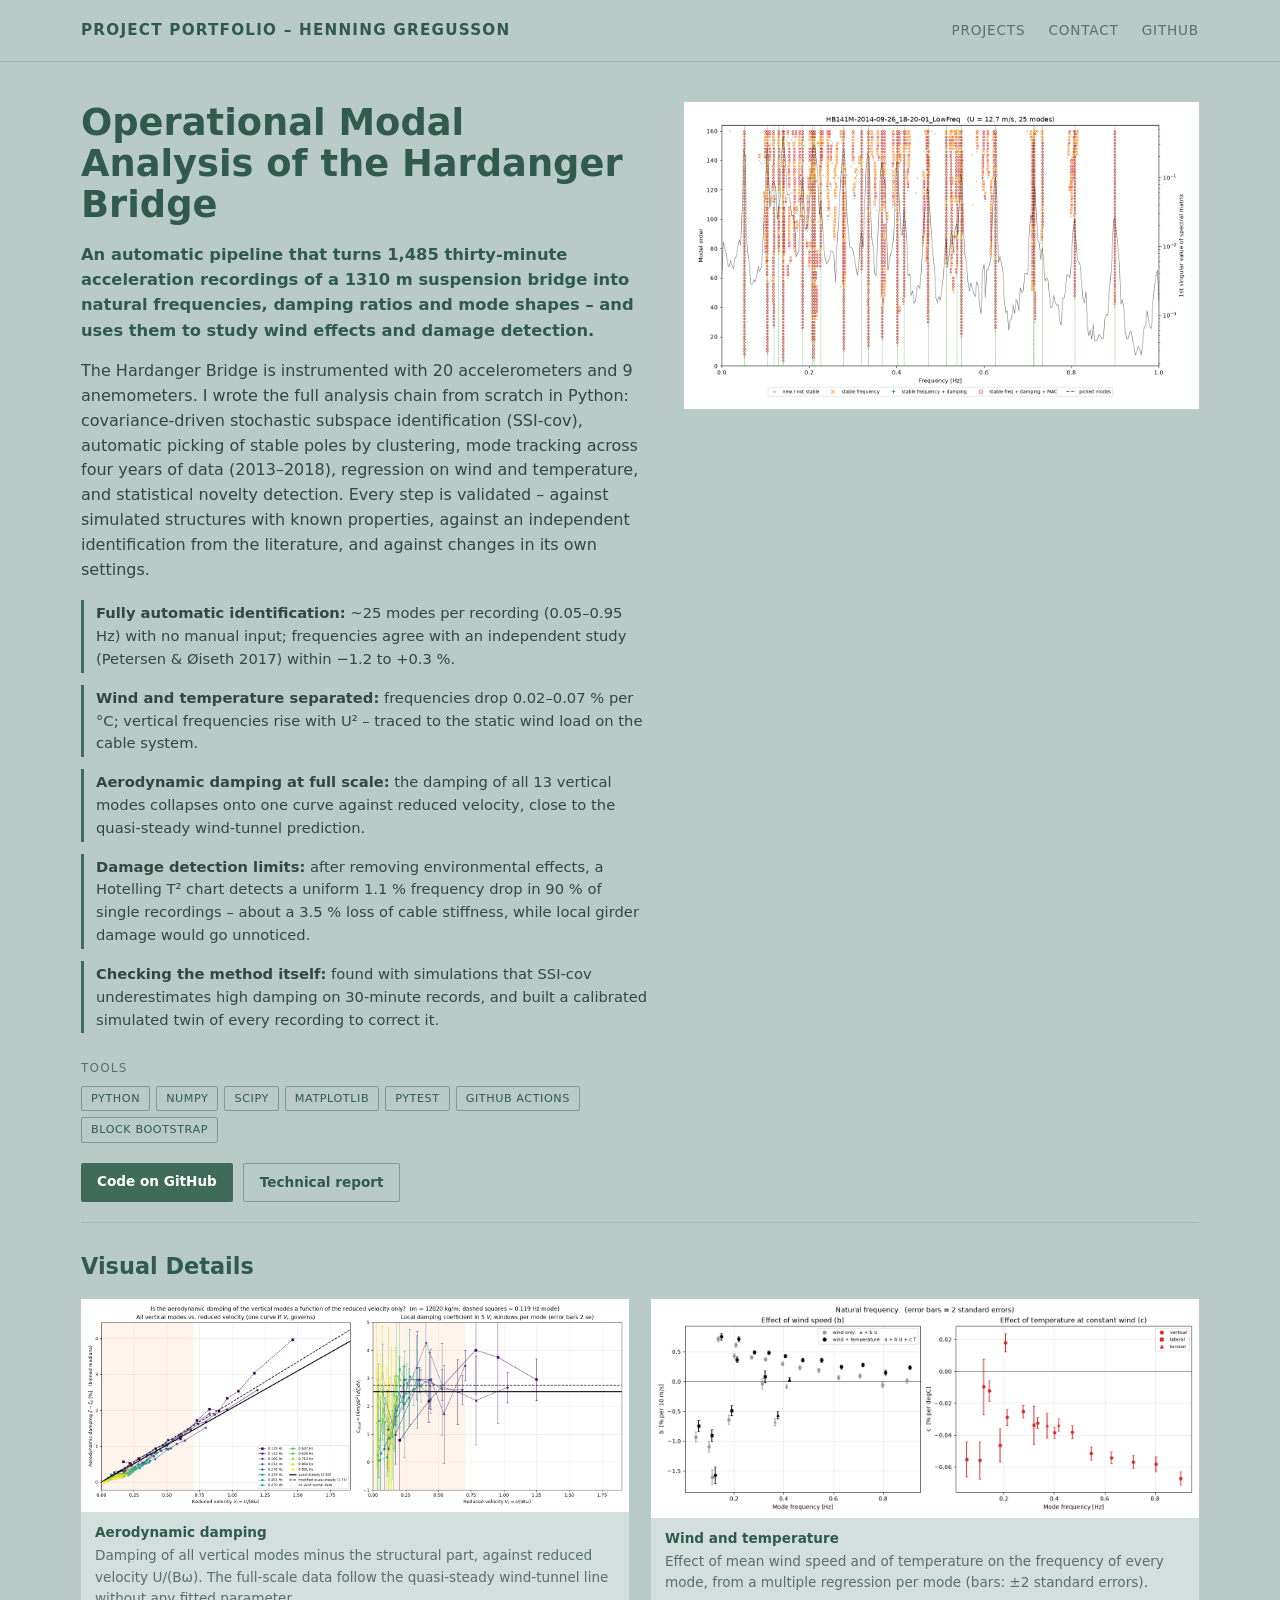
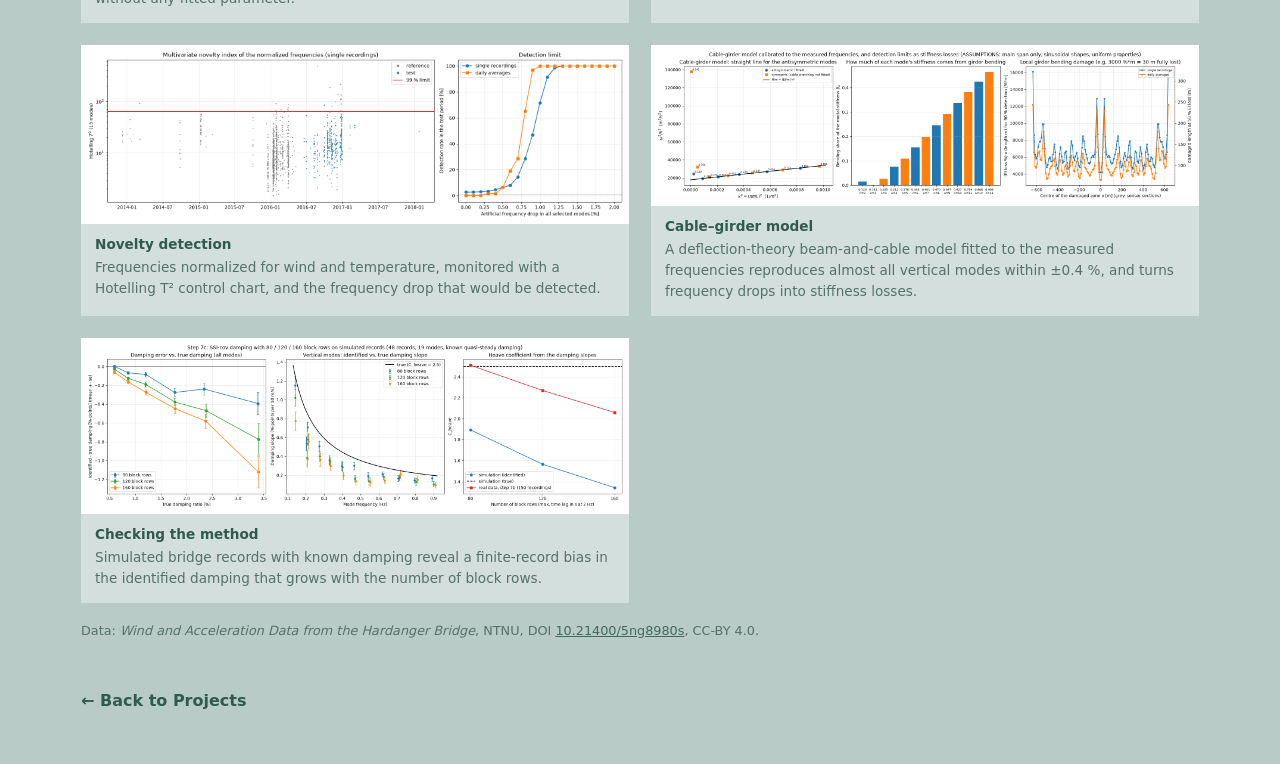
==== projects/hardanger-oma/index.html @ f2a45534 "Portfolio site with project cards and Hardanger Bridge OMA project page Co-Authored-By: Claude Opus " ====
<!doctype html>
<html lang="en">
<head>
  <meta charset="UTF-8">
  <meta name="viewport" content="width=device-width, initial-scale=1.0">
  <title>Hardanger Bridge OMA – Henning Gregusson</title>
  <meta name="description" content="Automatic operational modal analysis of the Hardanger Bridge from 1,485 full-scale recordings.">
  <link rel="stylesheet" href="../../assets/css/main.css">
</head>
<body>
  <header class="site-header">
    <div class="container">
      <h1 class="site-title"><a href="../../">Project Portfolio – Henning Gregusson</a></h1>
      <nav class="site-nav">
        <a href="../../#projects">Projects</a>
        <a href="../../#contact">Contact</a>
        <a href="https://github.com/hennindg">GitHub</a>
      </nav>
    </div>
  </header>

  <main>
    <div class="container">
      <section class="project-hero">
        <div>
          <h1>Operational Modal Analysis of the Hardanger Bridge</h1>
          <p class="lead">An automatic pipeline that turns 1,485 thirty-minute acceleration recordings of a
            1310 m suspension bridge into natural frequencies, damping ratios and mode shapes – and uses them to
            study wind effects and damage detection.</p>
          <p>The Hardanger Bridge is instrumented with 20 accelerometers and 9 anemometers. I wrote the full
            analysis chain from scratch in Python: covariance-driven stochastic subspace identification (SSI-cov),
            automatic picking of stable poles by clustering, mode tracking across four years of data (2013–2018), regression
            on wind and temperature, and statistical novelty detection. Every step is validated – against
            simulated structures with known properties, against an independent identification from the literature,
            and against changes in its own settings.</p>

          <ul class="highlights">
            <li><strong>Fully automatic identification:</strong> ~25 modes per recording (0.05–0.95 Hz) with no manual
              input; frequencies agree with an independent study (Petersen &amp; Øiseth 2017) within −1.2 to +0.3 %.</li>
            <li><strong>Wind and temperature separated:</strong> frequencies drop 0.02–0.07 % per °C; vertical
              frequencies rise with U² – traced to the static wind load on the cable system.</li>
            <li><strong>Aerodynamic damping at full scale:</strong> the damping of all 13 vertical modes collapses onto
              one curve against reduced velocity, close to the quasi-steady wind-tunnel prediction.</li>
            <li><strong>Damage detection limits:</strong> after removing environmental effects, a Hotelling T² chart
              detects a uniform 1.1 % frequency drop in 90 % of single recordings – about a 3.5 % loss of cable
              stiffness, while local girder damage would go unnoticed.</li>
            <li><strong>Checking the method itself:</strong> found with simulations that SSI-cov underestimates high
              damping on 30-minute records, and built a calibrated simulated twin of every recording to correct it.</li>
          </ul>

          <p class="section-label">Tools</p>
          <div class="tools-list">
            <span class="tool-tag">Python</span>
            <span class="tool-tag">NumPy</span>
            <span class="tool-tag">SciPy</span>
            <span class="tool-tag">Matplotlib</span>
            <span class="tool-tag">pytest</span>
            <span class="tool-tag">GitHub Actions</span>
            <span class="tool-tag">Block bootstrap</span>
          </div>

          <div class="button-row">
            <a class="button" href="https://github.com/hennindg/hardanger-oma">Code on GitHub</a>
            <a class="button secondary" href="https://github.com/hennindg/hardanger-oma/blob/main/docs/report.md">Technical report</a>
          </div>
        </div>

        <div>
          <img src="../../assets/images/hardanger-oma/stabilization_diagram.png"
               alt="Stabilization diagram: model order against frequency, with the automatically picked modes">
        </div>
      </section>

      <section class="details">
        <h2>Visual Details</h2>
        <div class="figure-grid">
          <figure>
            <img src="../../assets/images/hardanger-oma/reduced_velocity_test.png" alt="Aerodynamic damping against reduced velocity">
            <figcaption><strong>Aerodynamic damping</strong>Damping of all vertical modes minus the structural part,
              against reduced velocity U/(Bω). The full-scale data follow the quasi-steady wind-tunnel line without any fitted parameter.</figcaption>
          </figure>
          <figure>
            <img src="../../assets/images/hardanger-oma/regression_frequency.png" alt="Frequency against wind speed and temperature">
            <figcaption><strong>Wind and temperature</strong>Effect of mean wind speed and of temperature on the
              frequency of every mode, from a multiple regression per mode (bars: ±2 standard errors).</figcaption>
          </figure>
          <figure>
            <img src="../../assets/images/hardanger-oma/novelty_detection.png" alt="Hotelling T-squared control chart">
            <figcaption><strong>Novelty detection</strong>Frequencies normalized for wind and temperature, monitored
              with a Hotelling T² control chart, and the frequency drop that would be detected.</figcaption>
          </figure>
          <figure>
            <img src="../../assets/images/hardanger-oma/cable_girder_model.png" alt="Cable–girder model fit">
            <figcaption><strong>Cable–girder model</strong>A deflection-theory beam-and-cable model fitted to the
              measured frequencies reproduces almost all vertical modes within ±0.4 %, and turns frequency drops into stiffness losses.</figcaption>
          </figure>
          <figure>
            <img src="../../assets/images/hardanger-oma/block_rows_simulation.png" alt="Damping bias of SSI-cov in simulation">
            <figcaption><strong>Checking the method</strong>Simulated bridge records with known damping reveal a
              finite-record bias in the identified damping that grows with the number of block rows.</figcaption>
          </figure>
        </div>
        <p style="font-size:0.8rem;color:var(--muted);margin-top:18px">Data: <em>Wind and Acceleration Data from the Hardanger Bridge</em>, NTNU,
          DOI <a href="https://doi.org/10.21400/5ng8980s">10.21400/5ng8980s</a>, CC-BY 4.0.</p>
      </section>

      <a class="back-link" href="../../">← Back to Projects</a>
    </div>
  </main>
</body>
</html>
---- assets/css/main.css ----
/* Portfolio style: muted sage background, white cards, dark green headings.
   Change the colours here; every page uses these variables. */
:root {
  --background: #b9cbc7;
  --header-line: #a3b8b3;
  --card: #d3dfdc;
  --card-hover: #dce6e3;
  --heading: #2f5a4c;
  --text: #33463f;
  --muted: #56706a;
  --tag-border: #7f9a93;
  --accent: #3f6b5b;
  --max-width: 1150px;
}

* { box-sizing: border-box; }

body {
  margin: 0;
  background: var(--background);
  color: var(--text);
  font-family: "Inter", "Segoe UI", system-ui, -apple-system, sans-serif;
  line-height: 1.55;
}

a { color: var(--accent); }

.container {
  max-width: var(--max-width);
  margin: 0 auto;
  padding: 0 16px;
}

/* ---------- Header ---------- */
.site-header {
  border-bottom: 1px solid var(--header-line);
  padding: 18px 0;
}
.site-header .container {
  display: flex;
  justify-content: space-between;
  align-items: center;
  flex-wrap: wrap;
  gap: 8px;
}
.site-title {
  margin: 0;
  font-size: 0.95rem;
  letter-spacing: 0.08em;
  text-transform: uppercase;
}
.site-title a { color: var(--heading); text-decoration: none; }
.site-nav a {
  margin-left: 18px;
  font-size: 0.85rem;
  color: var(--muted);
  text-decoration: none;
  text-transform: uppercase;
  letter-spacing: 0.06em;
}
.site-nav a:hover { color: var(--heading); }

/* ---------- Intro ---------- */
.intro { padding: 40px 0 8px; max-width: 760px; }
.intro h1 { color: var(--heading); font-size: 2.2rem; margin: 0 0 8px; line-height: 1.15; }
.intro p { margin: 0 0 10px; font-size: 1.05rem; }

/* ---------- Category filter buttons ---------- */
.category-filters { display: flex; flex-wrap: wrap; gap: 8px; margin: 28px 0 22px; }
.category-btn {
  background: transparent;
  border: 1px solid var(--tag-border);
  color: var(--heading);
  padding: 5px 12px;
  font-size: 0.75rem;
  font-weight: 600;
  letter-spacing: 0.06em;
  text-transform: uppercase;
  cursor: pointer;
  border-radius: 2px;
}
.category-btn:hover { background: var(--card); }
.category-btn.active { background: var(--accent); border-color: var(--accent); color: white; }

/* ---------- Project cards ---------- */
.projects-grid {
  display: grid;
  grid-template-columns: repeat(auto-fill, minmax(320px, 1fr));
  gap: 22px;
  padding-bottom: 40px;
}
.project-card { background: var(--card); transition: background 0.15s, transform 0.15s; }
.project-card:hover { background: var(--card-hover); transform: translateY(-2px); }
.project-card.hidden { display: none; }
.card-link { color: inherit; text-decoration: none; display: block; height: 100%; }
.card-image { background: white; aspect-ratio: 16 / 9; display: flex; align-items: center; justify-content: center; overflow: hidden; }
.card-image img { width: 100%; height: 100%; object-fit: contain; }
.card-content { padding: 14px 16px 16px; }
.card-title { color: var(--heading); font-size: 1.05rem; margin: 0 0 6px; }
.card-description { font-size: 0.85rem; color: var(--muted); margin: 0 0 12px; }
.card-tools, .tools-list { display: flex; flex-wrap: wrap; gap: 6px; }
.tool-tag {
  border: 1px solid var(--tag-border);
  padding: 3px 9px;
  font-size: 0.7rem;
  letter-spacing: 0.05em;
  text-transform: uppercase;
  color: var(--heading);
  border-radius: 2px;
}
.card-placeholder .card-image { background: var(--header-line); color: var(--muted); font-size: 0.85rem; letter-spacing: 0.08em; text-transform: uppercase; }

/* ---------- Project page ---------- */
.project-hero {
  display: grid;
  grid-template-columns: 1.1fr 1fr;
  gap: 36px;
  padding: 40px 0 20px;
  align-items: start;
}
.project-hero h1 { color: var(--heading); font-size: 2.3rem; line-height: 1.12; margin: 0 0 14px; }
.lead { font-weight: 600; color: var(--heading); font-size: 1.02rem; }
.project-hero img { width: 100%; background: white; padding: 8px; }
.highlights { list-style: none; padding: 0; margin: 18px 0; }
.highlights li { border-left: 3px solid var(--accent); padding: 2px 0 2px 12px; margin-bottom: 12px; font-size: 0.92rem; }
.section-label { font-size: 0.75rem; letter-spacing: 0.1em; text-transform: uppercase; color: var(--muted); margin: 26px 0 8px; }
.button-row { display: flex; flex-wrap: wrap; gap: 10px; margin-top: 20px; }
.button {
  background: var(--accent);
  color: white;
  padding: 8px 16px;
  text-decoration: none;
  font-size: 0.85rem;
  font-weight: 600;
  border-radius: 2px;
}
.button.secondary { background: transparent; color: var(--heading); border: 1px solid var(--tag-border); }

.details { border-top: 1px solid var(--header-line); padding: 26px 0 10px; }
.details h2 { color: var(--heading); font-size: 1.4rem; margin: 0 0 16px; }
.figure-grid { display: grid; grid-template-columns: repeat(auto-fill, minmax(420px, 1fr)); gap: 22px; }
.figure-grid figure { margin: 0; background: var(--card); }
.figure-grid img { width: 100%; display: block; background: white; padding: 6px; }
.figure-grid figcaption { padding: 10px 14px 14px; font-size: 0.85rem; color: var(--muted); }
.figure-grid figcaption strong { color: var(--heading); display: block; margin-bottom: 2px; }

.back-link { display: inline-block; margin: 26px 0 50px; color: var(--heading); font-weight: 600; text-decoration: none; }

/* ---------- Contact / footer ---------- */
.contact { border-top: 1px solid var(--header-line); padding: 26px 0 50px; }
.contact h2 { color: var(--heading); font-size: 1.3rem; margin: 0 0 8px; }

/* ---------- Phones ---------- */
@media (max-width: 760px) {
  .project-hero { grid-template-columns: 1fr; }
  .project-hero h1, .intro h1 { font-size: 1.8rem; }
  .figure-grid { grid-template-columns: 1fr; }
  .projects-grid { grid-template-columns: 1fr; }
  .site-nav a { margin: 0 14px 0 0; }
}
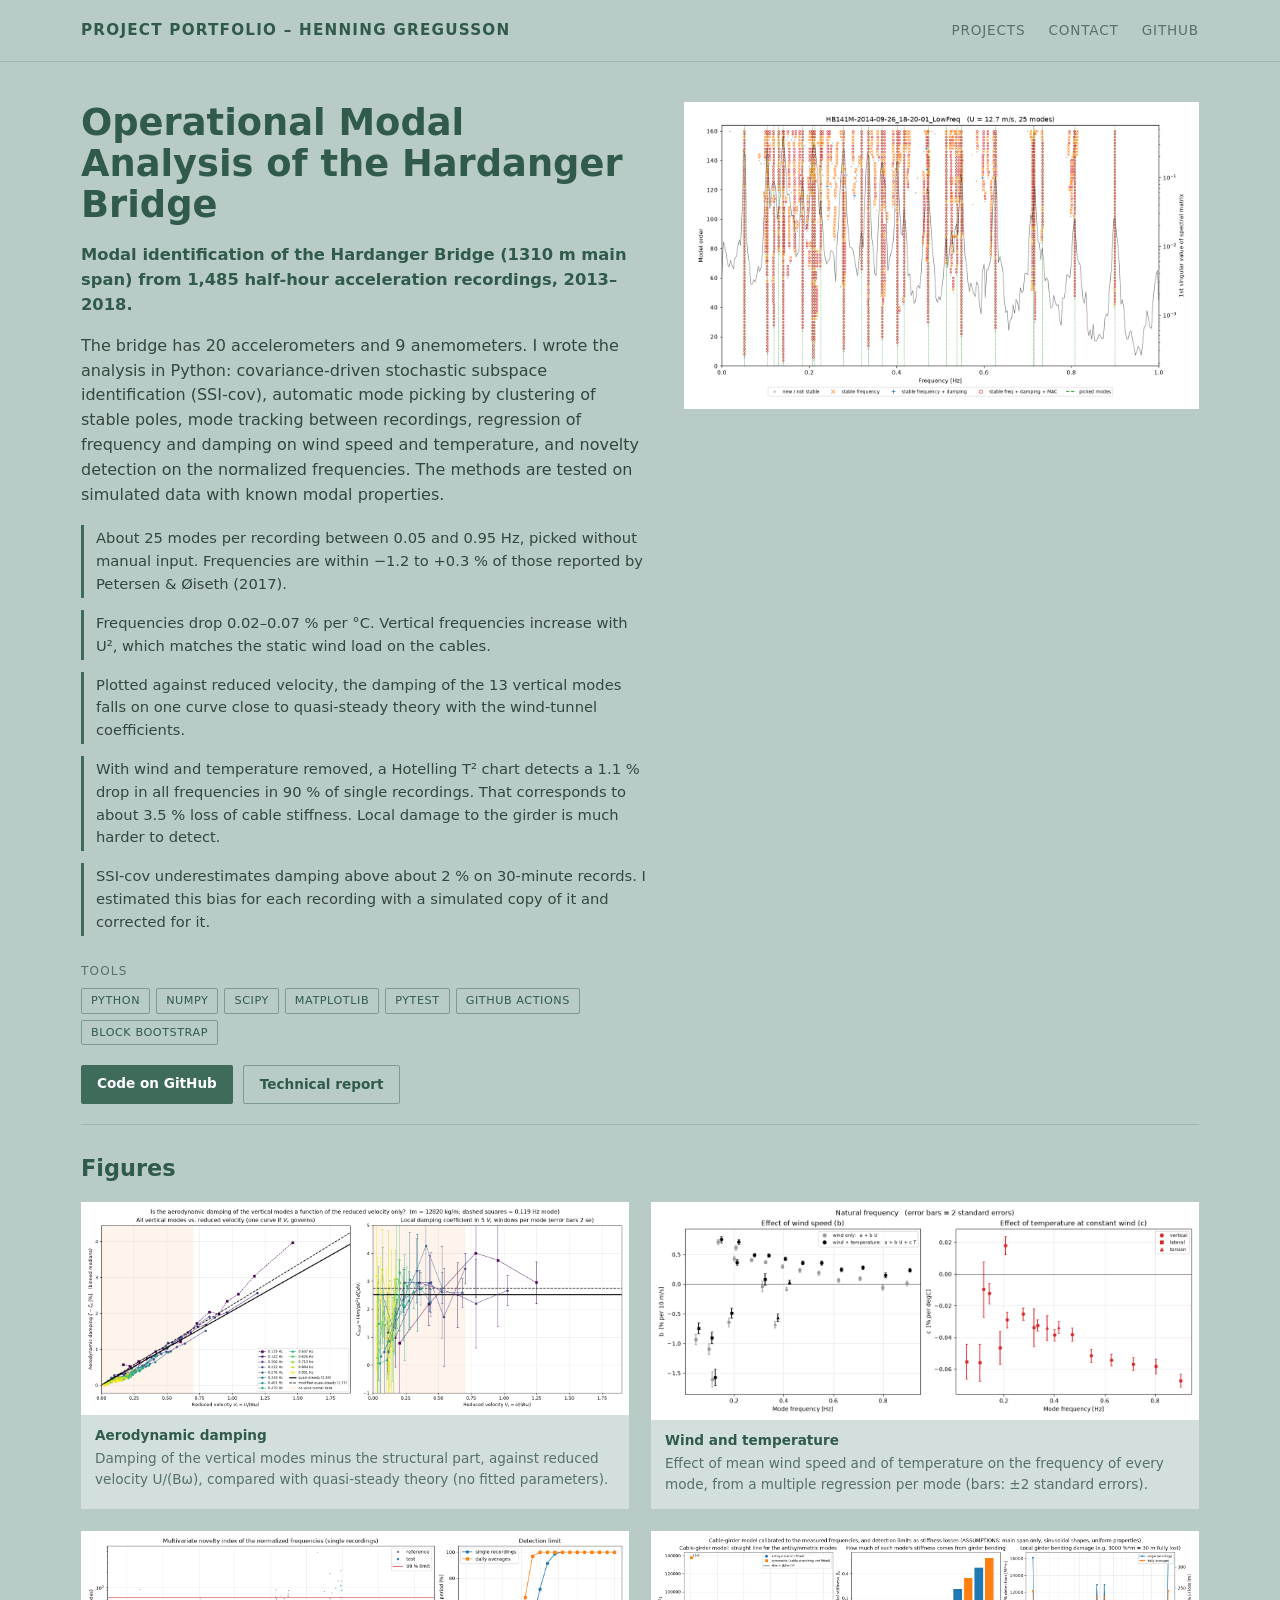
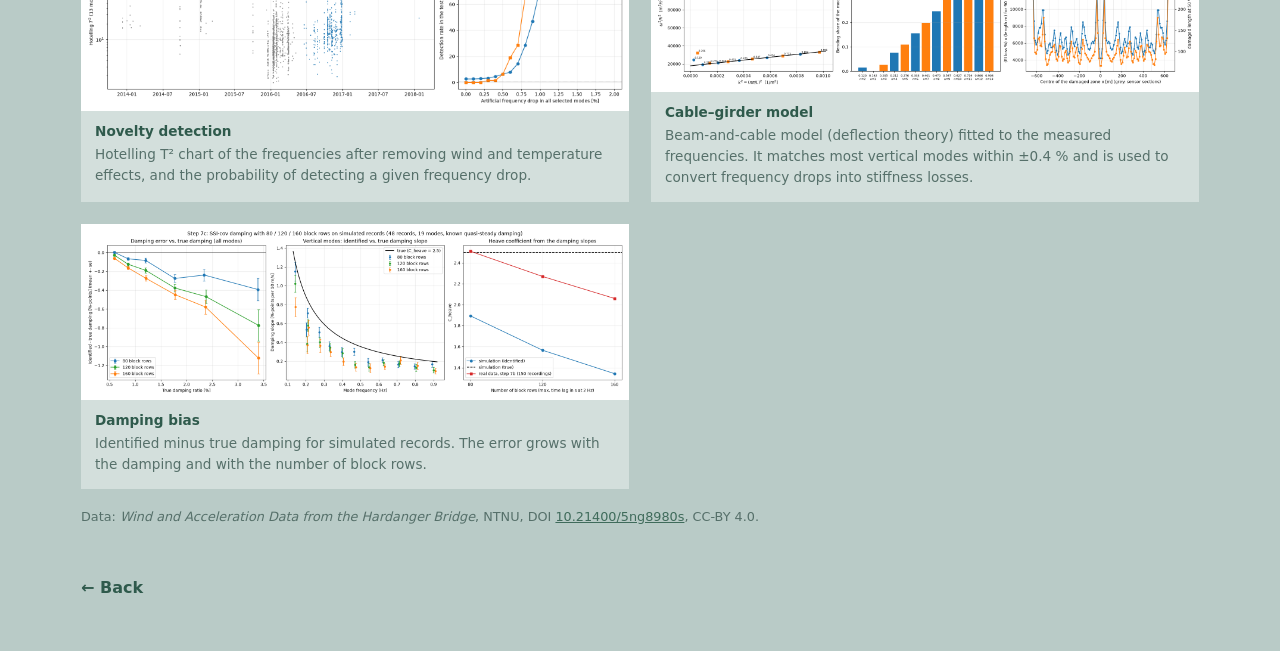
==== commit 8cc9d4db: "Plainer wording on the front page and project page Co-Authored-By: Claude Opus 5.5 <noreply@anthropi" ====
--- a/projects/hardanger-oma/index.html
+++ b/projects/hardanger-oma/index.html
@@ -24,28 +24,26 @@
       <section class="project-hero">
         <div>
           <h1>Operational Modal Analysis of the Hardanger Bridge</h1>
-          <p class="lead">An automatic pipeline that turns 1,485 thirty-minute acceleration recordings of a
-            1310 m suspension bridge into natural frequencies, damping ratios and mode shapes – and uses them to
-            study wind effects and damage detection.</p>
-          <p>The Hardanger Bridge is instrumented with 20 accelerometers and 9 anemometers. I wrote the full
-            analysis chain from scratch in Python: covariance-driven stochastic subspace identification (SSI-cov),
-            automatic picking of stable poles by clustering, mode tracking across four years of data (2013–2018), regression
-            on wind and temperature, and statistical novelty detection. Every step is validated – against
-            simulated structures with known properties, against an independent identification from the literature,
-            and against changes in its own settings.</p>
+          <p class="lead">Modal identification of the Hardanger Bridge (1310 m main span) from 1,485
+            half-hour acceleration recordings, 2013–2018.</p>
+          <p>The bridge has 20 accelerometers and 9 anemometers. I wrote the analysis in Python: covariance-driven
+            stochastic subspace identification (SSI-cov), automatic mode picking by clustering of stable poles, mode
+            tracking between recordings, regression of frequency and damping on wind speed and temperature, and
+            novelty detection on the normalized frequencies. The methods are tested on simulated data with known
+            modal properties.</p>
 
           <ul class="highlights">
-            <li><strong>Fully automatic identification:</strong> ~25 modes per recording (0.05–0.95 Hz) with no manual
-              input; frequencies agree with an independent study (Petersen &amp; Øiseth 2017) within −1.2 to +0.3 %.</li>
-            <li><strong>Wind and temperature separated:</strong> frequencies drop 0.02–0.07 % per °C; vertical
-              frequencies rise with U² – traced to the static wind load on the cable system.</li>
-            <li><strong>Aerodynamic damping at full scale:</strong> the damping of all 13 vertical modes collapses onto
-              one curve against reduced velocity, close to the quasi-steady wind-tunnel prediction.</li>
-            <li><strong>Damage detection limits:</strong> after removing environmental effects, a Hotelling T² chart
-              detects a uniform 1.1 % frequency drop in 90 % of single recordings – about a 3.5 % loss of cable
-              stiffness, while local girder damage would go unnoticed.</li>
-            <li><strong>Checking the method itself:</strong> found with simulations that SSI-cov underestimates high
-              damping on 30-minute records, and built a calibrated simulated twin of every recording to correct it.</li>
+            <li>About 25 modes per recording between 0.05 and 0.95 Hz, picked without manual input. Frequencies are
+              within −1.2 to +0.3 % of those reported by Petersen &amp; Øiseth (2017).</li>
+            <li>Frequencies drop 0.02–0.07 % per °C. Vertical frequencies increase with U², which matches the
+              static wind load on the cables.</li>
+            <li>Plotted against reduced velocity, the damping of the 13 vertical modes falls on one curve close to
+              quasi-steady theory with the wind-tunnel coefficients.</li>
+            <li>With wind and temperature removed, a Hotelling T² chart detects a 1.1 % drop in all frequencies in
+              90 % of single recordings. That corresponds to about 3.5 % loss of cable stiffness. Local damage to the
+              girder is much harder to detect.</li>
+            <li>SSI-cov underestimates damping above about 2 % on 30-minute records. I estimated this bias for
+              each recording with a simulated copy of it and corrected for it.</li>
           </ul>
 
           <p class="section-label">Tools</p>
@@ -72,12 +70,12 @@
       </section>
 
       <section class="details">
-        <h2>Visual Details</h2>
+        <h2>Figures</h2>
         <div class="figure-grid">
           <figure>
             <img src="../../assets/images/hardanger-oma/reduced_velocity_test.png" alt="Aerodynamic damping against reduced velocity">
-            <figcaption><strong>Aerodynamic damping</strong>Damping of all vertical modes minus the structural part,
-              against reduced velocity U/(Bω). The full-scale data follow the quasi-steady wind-tunnel line without any fitted parameter.</figcaption>
+            <figcaption><strong>Aerodynamic damping</strong>Damping of the vertical modes minus the structural part,
+              against reduced velocity U/(Bω), compared with quasi-steady theory (no fitted parameters).</figcaption>
           </figure>
           <figure>
             <img src="../../assets/images/hardanger-oma/regression_frequency.png" alt="Frequency against wind speed and temperature">
@@ -86,25 +84,25 @@
           </figure>
           <figure>
             <img src="../../assets/images/hardanger-oma/novelty_detection.png" alt="Hotelling T-squared control chart">
-            <figcaption><strong>Novelty detection</strong>Frequencies normalized for wind and temperature, monitored
-              with a Hotelling T² control chart, and the frequency drop that would be detected.</figcaption>
+            <figcaption><strong>Novelty detection</strong>Hotelling T² chart of the frequencies after removing wind and
+              temperature effects, and the probability of detecting a given frequency drop.</figcaption>
           </figure>
           <figure>
             <img src="../../assets/images/hardanger-oma/cable_girder_model.png" alt="Cable–girder model fit">
-            <figcaption><strong>Cable–girder model</strong>A deflection-theory beam-and-cable model fitted to the
-              measured frequencies reproduces almost all vertical modes within ±0.4 %, and turns frequency drops into stiffness losses.</figcaption>
+            <figcaption><strong>Cable–girder model</strong>Beam-and-cable model (deflection theory) fitted to the
+              measured frequencies. It matches most vertical modes within ±0.4 % and is used to convert frequency drops into stiffness losses.</figcaption>
           </figure>
           <figure>
             <img src="../../assets/images/hardanger-oma/block_rows_simulation.png" alt="Damping bias of SSI-cov in simulation">
-            <figcaption><strong>Checking the method</strong>Simulated bridge records with known damping reveal a
-              finite-record bias in the identified damping that grows with the number of block rows.</figcaption>
+            <figcaption><strong>Damping bias</strong>Identified minus true damping for simulated records. The error
+              grows with the damping and with the number of block rows.</figcaption>
           </figure>
         </div>
         <p style="font-size:0.8rem;color:var(--muted);margin-top:18px">Data: <em>Wind and Acceleration Data from the Hardanger Bridge</em>, NTNU,
           DOI <a href="https://doi.org/10.21400/5ng8980s">10.21400/5ng8980s</a>, CC-BY 4.0.</p>
       </section>
 
-      <a class="back-link" href="../../">← Back to Projects</a>
+      <a class="back-link" href="../../">← Back</a>
     </div>
   </main>
 </body>
